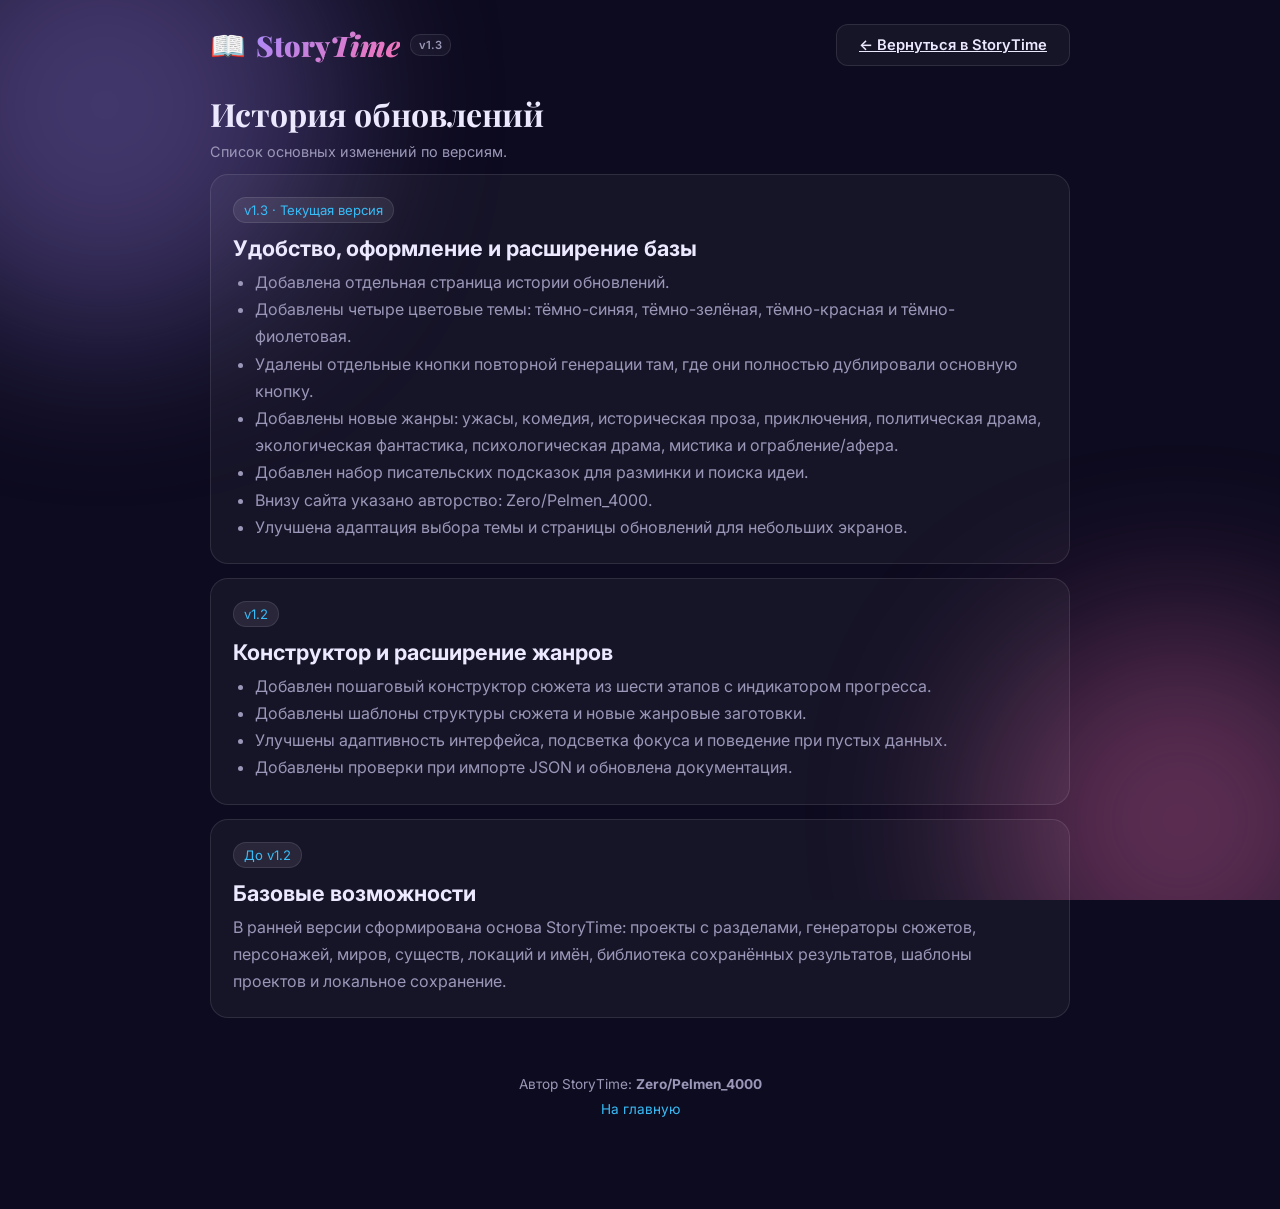
==== history.html @ 2d304f33 "Add files via upload" ====
<!DOCTYPE html>
<html lang="ru" data-theme="dark">
<head>
  <meta charset="UTF-8">
  <meta name="viewport" content="width=device-width, initial-scale=1.0">
  <meta name="description" content="История обновлений StoryTime — изменения, новые функции и улучшения.">
  <title>История обновлений — StoryTime</title>
  <link rel="stylesheet" href="style.css">
  <link href="https://fonts.googleapis.com/css2?family=Inter:wght@400;500;600;700;800&family=Playfair+Display:wght@700;900&display=swap" rel="stylesheet">
</head>
<body>
  <div class="bg-layer" aria-hidden="true"></div>
  <main class="history-page">
    <div class="history-top">
      <div class="logo"><span class="logo-icon">📖</span><h1>Story<span>Time</span></h1><span class="version">v1.3</span></div>
      <a class="btn ghost" href="index.html">← Вернуться в StoryTime</a>
    </div>
    <h1 style="font-family:'Playfair Display',serif;font-size:2rem;margin-bottom:8px">История обновлений</h1>
    <p class="history-note">Список основных изменений по версиям.</p>
    <article class="history-card">
      <span class="history-version">v1.3 · Текущая версия</span>
      <h2>Удобство, оформление и расширение базы</h2>
      <ul>
        <li>Добавлена отдельная страница истории обновлений.</li>
        <li>Добавлены четыре цветовые темы: тёмно-синяя, тёмно-зелёная, тёмно-красная и тёмно-фиолетовая.</li>
        <li>Удалены отдельные кнопки повторной генерации там, где они полностью дублировали основную кнопку.</li>
        <li>Добавлены новые жанры: ужасы, комедия, историческая проза, приключения, политическая драма, экологическая фантастика, психологическая драма, мистика и ограбление/афера.</li>
        <li>Добавлен набор писательских подсказок для разминки и поиска идеи.</li>
        <li>Внизу сайта указано авторство: Zero/Pelmen_4000.</li>
        <li>Улучшена адаптация выбора темы и страницы обновлений для небольших экранов.</li>
      </ul>
    </article>
    <article class="history-card">
      <span class="history-version">v1.2</span>
      <h2>Конструктор и расширение жанров</h2>
      <ul>
        <li>Добавлен пошаговый конструктор сюжета из шести этапов с индикатором прогресса.</li>
        <li>Добавлены шаблоны структуры сюжета и новые жанровые заготовки.</li>
        <li>Улучшены адаптивность интерфейса, подсветка фокуса и поведение при пустых данных.</li>
        <li>Добавлены проверки при импорте JSON и обновлена документация.</li>
      </ul>
    </article>
    <article class="history-card">
      <span class="history-version">До v1.2</span>
      <h2>Базовые возможности</h2>
      <p>В ранней версии сформирована основа StoryTime: проекты с разделами, генераторы сюжетов, персонажей, миров, существ, локаций и имён, библиотека сохранённых результатов, шаблоны проектов и локальное сохранение.</p>
    </article>
    <footer class="footer"><p>Автор StoryTime: <strong>Zero/Pelmen_4000</strong></p><p><a href="index.html">На главную</a></p></footer>
  </main>
  <script>
    (() => {
      const valid = ['light','beige','dark','navy','green','red','purple'];
      let theme = 'dark';
      try { const stored = localStorage.getItem('storytime-theme'); if (valid.includes(stored)) theme = stored; } catch (_) {}
      document.documentElement.dataset.theme = theme;
    })();
  </script>
</body>
</html>
---- style.css ----
* { margin: 0; padding: 0; box-sizing: border-box; }

/* ============ ТЕМЫ ============ */
:root, [data-theme="dark"] {
  --bg: #0d0b1f;
  --bg-2: #15132e;
  --bg-3: #1e1b3a;
  --card: rgba(255,255,255,0.04);
  --card-hover: rgba(255,255,255,0.08);
  --border: rgba(255,255,255,0.1);
  --text: #ece9ff;
  --muted: #9b97b8;
  --accent: #a78bfa;
  --accent-2: #f472b6;
  --accent-3: #38bdf8;
  --grad: linear-gradient(135deg, #a78bfa, #f472b6);
  --shadow: 0 8px 24px rgba(167,139,250,0.35);
  --orb-1: #a78bfa; --orb-2: #f472b6; --orb-3: #38bdf8;
  --orb-opacity: 0.35;
  --input-bg: #15132e;
  --success: #4ade80;
  --danger-text: #fda4af;
}


[data-theme="navy"] {
  --bg: #071426; --bg-2: #0b1e35; --bg-3: #12304f;
  --card: rgba(117,177,255,0.06); --card-hover: rgba(117,177,255,0.12);
  --border: rgba(147,197,253,0.16); --text: #e6f1ff; --muted: #91aac8;
  --accent: #60a5fa; --accent-2: #38bdf8; --accent-3: #a5d8ff;
  --grad: linear-gradient(135deg, #2563eb, #06b6d4); --shadow: 0 8px 24px rgba(37,99,235,0.28);
  --orb-1: #2563eb; --orb-2: #0891b2; --orb-3: #60a5fa; --orb-opacity: 0.22;
  --input-bg: #0b1e35; --success: #4ade80; --danger-text: #fda4af;
}
[data-theme="green"] {
  --bg: #07170f; --bg-2: #0c2418; --bg-3: #153a27;
  --card: rgba(110,231,183,0.05); --card-hover: rgba(110,231,183,0.11);
  --border: rgba(134,239,172,0.15); --text: #e5f8eb; --muted: #91b8a0;
  --accent: #4ade80; --accent-2: #34d399; --accent-3: #a7f3d0;
  --grad: linear-gradient(135deg, #16a34a, #0d9488); --shadow: 0 8px 24px rgba(22,163,74,0.25);
  --orb-1: #15803d; --orb-2: #0f766e; --orb-3: #4ade80; --orb-opacity: 0.2;
  --input-bg: #0c2418; --success: #86efac; --danger-text: #fda4af;
}
[data-theme="red"] {
  --bg: #1b090d; --bg-2: #2b1018; --bg-3: #451925;
  --card: rgba(251,113,133,0.05); --card-hover: rgba(251,113,133,0.11);
  --border: rgba(253,164,175,0.16); --text: #fff0f1; --muted: #c79aa3;
  --accent: #fb7185; --accent-2: #f43f5e; --accent-3: #fecdd3;
  --grad: linear-gradient(135deg, #be123c, #ea580c); --shadow: 0 8px 24px rgba(190,18,60,0.26);
  --orb-1: #be123c; --orb-2: #9f1239; --orb-3: #ea580c; --orb-opacity: 0.22;
  --input-bg: #2b1018; --success: #86efac; --danger-text: #fda4af;
}
[data-theme="purple"] {
  --bg: #13091f; --bg-2: #211033; --bg-3: #35194f;
  --card: rgba(216,180,254,0.05); --card-hover: rgba(216,180,254,0.11);
  --border: rgba(216,180,254,0.16); --text: #f6edff; --muted: #b6a0ca;
  --accent: #c084fc; --accent-2: #e879f9; --accent-3: #e9d5ff;
  --grad: linear-gradient(135deg, #9333ea, #c026d3); --shadow: 0 8px 24px rgba(147,51,234,0.28);
  --orb-1: #7e22ce; --orb-2: #a21caf; --orb-3: #c084fc; --orb-opacity: 0.24;
  --input-bg: #211033; --success: #86efac; --danger-text: #fda4af;
}

[data-theme="beige"] {
  --bg: #f5efe1;
  --bg-2: #efe7d3;
  --bg-3: #e8dcc0;
  --card: rgba(255,255,255,0.6);
  --card-hover: rgba(255,255,255,0.9);
  --border: rgba(139,109,66,0.2);
  --text: #3d2f1f;
  --muted: #8b6d42;
  --accent: #b45309;
  --accent-2: #92400e;
  --accent-3: #7c2d12;
  --grad: linear-gradient(135deg, #b45309, #92400e);
  --shadow: 0 8px 24px rgba(180,83,9,0.25);
  --orb-1: #fbbf24; --orb-2: #f59e0b; --orb-3: #d97706;
  --orb-opacity: 0.2;
  --input-bg: #fffaf0;
  --success: #16a34a;
  --danger-text: #be123c;
}

[data-theme="light"] {
  --bg: #f8fafc;
  --bg-2: #ffffff;
  --bg-3: #f1f5f9;
  --card: rgba(255,255,255,0.9);
  --card-hover: #ffffff;
  --border: rgba(0,0,0,0.08);
  --text: #0f172a;
  --muted: #64748b;
  --accent: #6366f1;
  --accent-2: #ec4899;
  --accent-3: #06b6d4;
  --grad: linear-gradient(135deg, #6366f1, #ec4899);
  --shadow: 0 8px 24px rgba(99,102,241,0.25);
  --orb-1: #a5b4fc; --orb-2: #f9a8d4; --orb-3: #67e8f9;
  --orb-opacity: 0.4;
  --input-bg: #ffffff;
  --success: #10b981;
  --danger-text: #e11d48;
}

body {
  font-family: 'Inter', system-ui, -apple-system, sans-serif;
  background: var(--bg);
  color: var(--text);
  min-height: 100vh;
  overflow-x: hidden;
  position: relative;
  transition: background 0.4s, color 0.4s;
  -webkit-font-smoothing: antialiased;
}

.bg-layer {
  position: fixed; inset: 0; z-index: 0;
  pointer-events: none; overflow: hidden;
}
.bg-layer::before, .bg-layer::after {
  content: ''; position: absolute; border-radius: 50%;
  filter: blur(90px); opacity: var(--orb-opacity);
  animation: float 20s ease-in-out infinite;
  will-change: transform;
}
.bg-layer::before {
  width: 450px; height: 450px; background: var(--orb-1);
  top: -120px; left: -120px;
}
.bg-layer::after {
  width: 400px; height: 400px; background: var(--orb-2);
  bottom: -120px; right: -100px;
  animation-delay: -10s;
}
@keyframes float {
  0%,100% { transform: translate(0,0) scale(1); }
  50% { transform: translate(50px,-40px) scale(1.15); }
}

/* ============ HEADER ============ */
.header {
  position: relative; z-index: 2;
  display: flex; justify-content: space-between; align-items: center;
  max-width: 1300px;
  margin: 0 auto;
  padding: 24px 20px 12px;
}
.logo { display: flex; align-items: center; gap: 10px; }
.logo-icon { font-size: 1.8rem; }
.logo h1 {
  font-family: 'Playfair Display', serif;
  font-size: 1.8rem;
  font-weight: 900;
  background: var(--grad);
  -webkit-background-clip: text;
  background-clip: text;
  -webkit-text-fill-color: transparent;
}
.logo h1 span { font-style: italic; }
.version {
  font-size: 0.7rem;
  padding: 3px 8px;
  border-radius: 10px;
  background: var(--card);
  border: 1px solid var(--border);
  color: var(--muted);
  font-weight: 600;
}

.theme-switch {
  display: flex; gap: 4px;
  background: var(--card);
  border: 1px solid var(--border);
  border-radius: 30px;
  padding: 4px;
}
.theme-btn {
  background: transparent; border: none;
  padding: 8px 12px;
  border-radius: 20px;
  cursor: pointer;
  font-size: 1rem;
  transition: all 0.25s;
}
.theme-btn:hover { background: var(--card-hover); }
.theme-btn.active {
  background: var(--grad);
  box-shadow: var(--shadow);
}

/* ============ TABS ============ */
.tabs {
  position: relative; z-index: 2;
  display: flex; flex-wrap: wrap; justify-content: center;
  gap: 8px; padding: 12px 20px 20px;
  max-width: 1300px;
  margin: 0 auto;
}
.tab {
  background: var(--card);
  border: 1px solid var(--border);
  color: var(--text);
  padding: 9px 18px;
  border-radius: 30px;
  cursor: pointer;
  font-size: 0.9rem;
  font-weight: 500;
  transition: all 0.25s;
  font-family: inherit;
  backdrop-filter: blur(10px);
}
.tab:hover { background: var(--card-hover); transform: translateY(-2px); }
.tab.active {
  background: var(--grad);
  border-color: transparent;
  color: #fff;
  box-shadow: var(--shadow);
}

/* ============ CONTAINER ============ */
.container {
  position: relative; z-index: 2;
  max-width: 1300px;
  margin: 0 auto;
  padding: 20px;
}

.panel { display: none; animation: fadeIn 0.35s ease; }
.panel.active { display: block; }

@keyframes fadeIn {
  from { opacity: 0; transform: translateY(8px); }
  to { opacity: 1; transform: translateY(0); }
}

.panel h2 {
  font-family: 'Playfair Display', serif;
  font-size: 1.9rem;
  margin-bottom: 6px;
}
.subtitle { color: var(--muted); margin-bottom: 20px; font-size: 0.95rem; }

/* ============ CONTROLS ============ */
.controls {
  display: flex; flex-wrap: wrap; gap: 12px;
  align-items: end; margin-bottom: 20px;
}
.controls label {
  display: flex; flex-direction: column;
  gap: 6px; font-size: 0.82rem; color: var(--muted);
}
select, .search-input, input[type="text"], textarea {
  background: var(--input-bg);
  border: 1px solid var(--border);
  color: var(--text);
  padding: 10px 14px;
  border-radius: 10px;
  font-family: inherit;
  font-size: 0.92rem;
  outline: none;
  transition: border 0.2s, background 0.2s;
}
select:focus, input:focus, textarea:focus { border-color: var(--accent); }
select { cursor: pointer; min-width: 140px; }

.btn {
  padding: 11px 22px;
  border-radius: 12px;
  border: none;
  font-family: inherit;
  font-size: 0.92rem;
  font-weight: 600;
  cursor: pointer;
  transition: all 0.25s;
}
.btn.small { padding: 7px 14px; font-size: 0.82rem; }
.btn.full { width: 100%; }
.btn.primary {
  background: var(--grad); color: #fff;
  box-shadow: var(--shadow);
}
.btn.primary:hover { transform: translateY(-2px); box-shadow: 0 12px 28px rgba(167,139,250,0.5); }
.btn.ghost {
  background: var(--card); color: var(--text);
  border: 1px solid var(--border);
}
.btn.ghost:hover { background: var(--card-hover); transform: translateY(-2px); }
.btn.danger {
  background: rgba(244,63,94,0.15);
  color: var(--danger-text);
  border: 1px solid rgba(244,63,94,0.3);
}
.btn.danger:hover { background: rgba(244,63,94,0.25); }

.icon-btn {
  background: transparent;
  border: 1px solid var(--border);
  color: var(--text);
  width: 28px; height: 28px;
  border-radius: 8px;
  cursor: pointer;
  font-size: 1rem;
  display: flex; align-items: center; justify-content: center;
  transition: all 0.2s;
}
.icon-btn:hover { background: var(--card-hover); border-color: var(--accent); }

/* ============ OUTPUT / CARDS ============ */
.output, .card {
  background: var(--card);
  border: 1px solid var(--border);
  border-radius: 18px;
  padding: 24px;
  min-height: 140px;
  margin-bottom: 16px;
  backdrop-filter: blur(10px);
  line-height: 1.7;
  font-size: 1rem;
  white-space: pre-wrap;
}

.card .row {
  display: flex; justify-content: space-between;
  gap: 20px;
  padding: 10px 0;
  border-bottom: 1px dashed var(--border);
}
.card .row:last-child { border-bottom: none; }
.card .row span:first-child { color: var(--muted); font-size: 0.88rem; flex-shrink: 0; }
.card .row span:last-child { font-weight: 500; text-align: right; }

.placeholder { color: var(--muted); font-style: italic; }

.row-actions { display: flex; gap: 10px; flex-wrap: wrap; }

/* ============ NAMES ============ */
.names-output {
  display: grid;
  grid-template-columns: repeat(auto-fill, minmax(200px, 1fr));
  gap: 12px;
  margin-bottom: 16px;
}
.name-card {
  background: var(--card);
  border: 1px solid var(--border);
  border-radius: 14px;
  padding: 16px;
  text-align: center;
  cursor: pointer;
  transition: all 0.25s;
  backdrop-filter: blur(10px);
}
.name-card:hover {
  background: var(--card-hover);
  transform: translateY(-3px);
  border-color: var(--accent);
}
.name-card .n {
  font-family: 'Playfair Display', serif;
  font-size: 1.15rem;
  font-weight: 700;
  background: var(--grad);
  -webkit-background-clip: text;
  background-clip: text;
  -webkit-text-fill-color: transparent;
  margin-bottom: 4px;
  word-break: break-word;
}
.name-card .tag { font-size: 0.72rem; color: var(--muted); }

/* ============ PROJECTS ============ */
.projects-layout {
  display: grid;
  grid-template-columns: 260px 1fr;
  gap: 20px;
  min-height: 600px;
}

.projects-sidebar {
  background: var(--card);
  border: 1px solid var(--border);
  border-radius: 18px;
  padding: 16px;
  backdrop-filter: blur(10px);
  display: flex; flex-direction: column;
  gap: 12px;
}
.project-list { display: flex; flex-direction: column; gap: 6px; overflow-y: auto; max-height: 540px; }
.project-item {
  padding: 10px 14px;
  border-radius: 10px;
  cursor: pointer;
  font-size: 0.9rem;
  transition: all 0.2s;
  border: 1px solid transparent;
  display: flex; align-items: center; justify-content: space-between;
  gap: 8px;
}
.project-item:hover { background: var(--card-hover); }
.project-item.active {
  background: var(--bg-3);
  border-color: var(--accent);
  color: var(--accent);
  font-weight: 600;
}
.project-item .pname { flex: 1; overflow: hidden; text-overflow: ellipsis; white-space: nowrap; }
.project-item .pdel {
  opacity: 0; color: var(--muted);
  background: transparent; border: none;
  cursor: pointer; font-size: 1rem;
  transition: all 0.2s;
}
.project-item:hover .pdel,
.project-item.active .pdel { opacity: 1; }
.project-item .pdel:hover { color: var(--danger-text); }

.editor-area {
  background: var(--card);
  border: 1px solid var(--border);
  border-radius: 18px;
  padding: 24px;
  backdrop-filter: blur(10px);
  display: flex; flex-direction: column;
  min-height: 600px;
}

.empty-state {
  display: flex; flex-direction: column;
  align-items: center; justify-content: center;
  flex: 1; text-align: center;
  color: var(--muted);
  gap: 8px;
}
.empty-icon { font-size: 3rem; opacity: 0.6; }
.empty-state h3 { color: var(--text); font-family: 'Playfair Display', serif; font-size: 1.4rem; }
.empty-state p { font-size: 0.92rem; max-width: 320px; }

.editor-content { display: flex; flex-direction: column; gap: 14px; flex: 1; min-height: 0; }
.editor-header {
  display: flex; justify-content: space-between; align-items: center; gap: 12px;
  flex-wrap: wrap;
}
.project-title-input {
  font-family: 'Playfair Display', serif;
  font-size: 1.5rem;
  font-weight: 700;
  background: transparent;
  border: none;
  color: var(--text);
  outline: none;
  flex: 1;
  min-width: 200px;
  padding: 6px 0;
  border-bottom: 2px solid transparent;
  transition: border 0.2s;
}
.project-title-input:focus { border-bottom-color: var(--accent); }
.editor-actions { display: flex; gap: 6px; }

.project-progress {
  display: flex; gap: 16px; flex-wrap: wrap;
  font-size: 0.82rem;
  color: var(--muted);
  padding: 8px 12px;
  background: var(--bg-2);
  border-radius: 10px;
}
.project-progress .pp-item { display: flex; gap: 6px; align-items: center; }
.project-progress .pp-item strong { color: var(--text); font-weight: 600; }

.editor-body {
  display: grid;
  grid-template-columns: 240px 1fr;
  gap: 16px;
  flex: 1;
  min-height: 0;
}

.chapter-tree {
  background: var(--bg-2);
  border-radius: 12px;
  padding: 12px;
  overflow-y: auto;
  max-height: 500px;
}
.tree-header {
  display: flex; justify-content: space-between; align-items: center;
  margin-bottom: 10px;
  font-size: 0.85rem;
  color: var(--muted);
  font-weight: 600;
  text-transform: uppercase;
  letter-spacing: 1px;
}
.tree-node {
  padding: 8px 10px;
  border-radius: 8px;
  cursor: pointer;
  font-size: 0.88rem;
  margin-bottom: 3px;
  display: flex; align-items: center; gap: 6px;
  transition: all 0.2s;
  border: 1px solid transparent;
}
.tree-node:hover { background: var(--card-hover); }
.tree-node.active {
  background: var(--bg-3);
  border-color: var(--accent);
  color: var(--accent);
}
.tree-node .icon { font-size: 0.9rem; }
.tree-node .nlabel { flex: 1; overflow: hidden; text-overflow: ellipsis; white-space: nowrap; }
.tree-node .ndel {
  opacity: 0; background: transparent; border: none;
  color: var(--muted); cursor: pointer; font-size: 0.9rem;
}
.tree-node:hover .ndel,
.tree-node.active .ndel { opacity: 1; }
.tree-node .ndel:hover { color: var(--danger-text); }

.editor-pane {
  display: flex; flex-direction: column; gap: 10px;
  min-height: 0;
}
.node-topbar {
  display: flex; align-items: center; gap: 10px;
  border-bottom: 1px solid var(--border);
  padding-bottom: 6px;
}
.node-icon-display {
  font-size: 1.3rem;
  width: 34px; height: 34px;
  display: flex; align-items: center; justify-content: center;
  background: var(--bg-2);
  border-radius: 8px;
  flex-shrink: 0;
}
.node-title-input {
  background: transparent;
  border: none;
  color: var(--text);
  font-size: 1.1rem;
  font-weight: 600;
  padding: 6px 0;
  outline: none;
  flex: 1;
}
.node-meta {
  font-size: 0.78rem;
  color: var(--muted);
  min-height: 1em;
}
.node-content {
  flex: 1;
  min-height: 300px;
  background: var(--bg-2);
  border: 1px solid var(--border);
  border-radius: 12px;
  padding: 16px;
  color: var(--text);
  font-family: 'Cormorant Garamond', Georgia, serif;
  font-size: 1.08rem;
  line-height: 1.75;
  outline: none;
  resize: vertical;
  transition: border 0.2s;
}
.node-footer {
  display: flex; justify-content: flex-end; gap: 16px;
  font-size: 0.78rem;
  color: var(--muted);
  align-items: center;
}
.save-status { transition: color 0.3s; }
.save-status.saving { color: var(--muted); }
.save-status.saved { color: var(--success); }

/* ============ PLOT BUILDER ============ */
.plotbuilder-wrap {
  display: grid;
  grid-template-columns: 1fr 320px;
  gap: 24px;
}
.plotbuilder-form { display: flex; flex-direction: column; gap: 16px; }

.pb-step {
  background: var(--card);
  border: 1px solid var(--border);
  border-radius: 16px;
  padding: 18px;
  backdrop-filter: blur(10px);
  transition: border 0.3s;
}
.pb-step.filled { border-color: var(--accent); }
.pb-step-header {
  display: flex; align-items: center; gap: 12px;
  margin-bottom: 6px;
}
.pb-num {
  width: 32px; height: 32px;
  border-radius: 50%;
  background: var(--grad);
  color: #fff;
  display: flex; align-items: center; justify-content: center;
  font-weight: 700;
  font-size: 0.9rem;
  flex-shrink: 0;
}
.pb-step h3 {
  font-family: 'Playfair Display', serif;
  font-size: 1.15rem;
}
.pb-hint {
  font-size: 0.82rem;
  color: var(--muted);
  margin-bottom: 10px;
}
.pb-step textarea {
  width: 100%;
  min-height: 90px;
  resize: vertical;
  font-family: inherit;
  font-size: 0.92rem;
  margin-bottom: 8px;
}
.pb-actions {
  display: flex; gap: 10px; flex-wrap: wrap;
  margin-top: 4px;
}

.plotbuilder-aside {
  display: flex; flex-direction: column; gap: 16px;
  background: var(--card);
  border: 1px solid var(--border);
  border-radius: 18px;
  padding: 18px;
  backdrop-filter: blur(10px);
  height: fit-content;
  position: sticky;
  top: 20px;
}
.plotbuilder-aside h3 {
  font-family: 'Playfair Display', serif;
  font-size: 1rem;
  margin-bottom: 4px;
}
.pb-progress { display: flex; flex-direction: column; gap: 6px; }
.pb-progress-bar {
  height: 8px; background: var(--bg-3);
  border-radius: 4px; overflow: hidden;
}
.pb-progress-fill {
  height: 100%;
  background: var(--grad);
  width: 0;
  transition: width 0.4s ease;
}
.pb-progress-text { font-size: 0.82rem; color: var(--muted); }

.pb-diagram {
  position: relative;
  height: 100px;
  background: var(--bg-2);
  border-radius: 12px;
  padding: 8px;
}
.pb-line {
  position: absolute;
  inset: 20px 8px 20px 8px;
  border-bottom: 2px dashed var(--border);
  border-radius: 0 0 100% 40%/0 0 60% 60%;
  pointer-events: none;
}
.pb-point {
  position: absolute;
  width: 22px; height: 22px;
  border-radius: 50%;
  background: var(--grad);
  display: flex; align-items: center; justify-content: center;
  color: #fff; font-size: 0.7rem; font-weight: 700;
  transform: translate(-50%, 50%);
  transition: transform 0.3s;
}
.pb-point:hover { transform: translate(-50%, 50%) scale(1.2); }
.pb-caption { font-size: 0.75rem; color: var(--muted); text-align: center; }

.pb-templates {
  display: flex; flex-direction: column; gap: 6px;
}

/* ============ SAVED ============ */
.saved-list { display: flex; flex-direction: column; gap: 12px; }
.saved-item {
  background: var(--card);
  border: 1px solid var(--border);
  border-radius: 14px;
  padding: 16px 20px;
  position: relative;
  animation: fadeIn 0.3s;
}
.saved-item .type {
  display: inline-block;
  font-size: 0.68rem;
  text-transform: uppercase;
  letter-spacing: 1px;
  color: var(--accent-3);
  margin-bottom: 6px;
  font-weight: 600;
}
.saved-item .content { font-size: 0.94rem; line-height: 1.6; }
.saved-item .del {
  position: absolute; top: 12px; right: 12px;
  background: transparent; border: none;
  color: var(--muted); cursor: pointer;
  font-size: 1.1rem; transition: color 0.2s;
}
.saved-item .del:hover { color: var(--danger-text); }
.search-input { flex: 1; min-width: 180px; }

/* ============ FOOTER ============ */
.footer {
  position: relative; z-index: 2;
  text-align: center;
  padding: 40px 20px;
  color: var(--muted);
  font-size: 0.85rem;
}
.footer a { color: var(--accent); text-decoration: none; }

/* ============ TOAST ============ */
.toast {
  position: fixed;
  bottom: 30px; left: 50%;
  transform: translateX(-50%) translateY(100px);
  background: var(--grad);
  color: #fff;
  padding: 14px 28px;
  border-radius: 30px;
  font-weight: 600;
  box-shadow: var(--shadow);
  opacity: 0;
  transition: all 0.35s cubic-bezier(0.34,1.56,0.64,1);
  z-index: 100;
  pointer-events: none;
  font-size: 0.92rem;
}
.toast.show { opacity: 1; transform: translateX(-50%) translateY(0); }

/* ============ MODAL ============ */
.modal {
  display: none;
  position: fixed; inset: 0;
  background: rgba(0,0,0,0.5);
  backdrop-filter: blur(4px);
  z-index: 200;
  align-items: center; justify-content: center;
  padding: 20px;
}
.modal.show { display: flex; }
.modal-content {
  background: var(--bg-2);
  border: 1px solid var(--border);
  border-radius: 18px;
  padding: 24px;
  max-width: 440px;
  width: 100%;
  box-shadow: 0 20px 60px rgba(0,0,0,0.4);
  animation: fadeIn 0.25s;
}
.modal-content h3 {
  font-family: 'Playfair Display', serif;
  margin-bottom: 12px;
  font-size: 1.3rem;
}
.modal-content input, .modal-content select, .modal-content textarea {
  width: 100%;
  margin-bottom: 12px;
}
.modal-actions {
  display: flex; justify-content: flex-end; gap: 8px;
  margin-top: 8px;
}

/* ============ RESPONSIVE ============ */
@media (max-width: 1000px) {
  .plotbuilder-wrap { grid-template-columns: 1fr; }
  .plotbuilder-aside { position: static; }
}
@media (max-width: 860px) {
  .projects-layout { grid-template-columns: 1fr; }
  .editor-body { grid-template-columns: 1fr; }
  .chapter-tree { max-height: 200px; }
  .theme-btn { padding: 6px 10px; }
  .logo h1 { font-size: 1.4rem; }
  .header { padding: 16px 16px 8px; }
}
@media (max-width: 600px) {
  .controls { flex-direction: column; align-items: stretch; }
  .controls label, .controls button, .controls input { width: 100%; }
  .tab { padding: 8px 12px; font-size: 0.82rem; }
  .container { padding: 12px; }
  .panel h2 { font-size: 1.5rem; }
}
/* ============ v1.2 — дополнения ============ */

.panel-head {
  display: flex; justify-content: space-between; align-items: flex-start;
  gap: 16px; flex-wrap: wrap; margin-bottom: 8px;
}
.panel-head .subtitle { margin-bottom: 0; }

/* Кнопка помощи в шапке */
.header-right { display: flex; align-items: center; gap: 8px; }

/* Sidebar в проектах */
.projects-sidebar .btn + .btn { margin-top: 6px; }

/* Пустое состояние — быстрые шаблоны */
.empty-actions {
  display: flex; flex-wrap: wrap; gap: 8px; justify-content: center;
  margin-top: 16px;
}

/* Действия в дереве */
.tree-actions { display: flex; gap: 4px; }

/* Селектор типа узла */
.node-type-select {
  background: var(--bg-2);
  border: 1px solid var(--border);
  color: var(--text);
  padding: 6px 10px;
  border-radius: 8px;
  font-size: 0.82rem;
  cursor: pointer;
  outline: none;
  min-width: 120px;
}
.node-type-select:focus { border-color: var(--accent); }

/* Дерево — вложенность */
.tree-node[data-depth="1"] { margin-left: 18px; }
.tree-node[data-depth="2"] { margin-left: 36px; }
.tree-node[data-depth="3"] { margin-left: 54px; }
.tree-node .icon {
  font-size: 0.95rem;
  width: 22px;
  text-align: center;
  flex-shrink: 0;
}

/* Help-панель */
.help-panel {
  position: fixed;
  top: 0; right: 0;
  height: 100vh;
  width: 340px;
  max-width: 90vw;
  background: var(--bg-2);
  border-left: 1px solid var(--border);
  transform: translateX(105%);
  transition: transform 0.35s cubic-bezier(0.4,0,0.2,1);
  z-index: 150;
  padding: 24px;
  overflow-y: auto;
  box-shadow: -20px 0 60px rgba(0,0,0,0.4);
}
.help-panel.show { transform: translateX(0); }
.help-panel h3 {
  font-family: 'Playfair Display', serif;
  margin-bottom: 12px;
  font-size: 1.3rem;
}
.help-panel p { line-height: 1.7; color: var(--text); font-size: 0.95rem; }
.help-close {
  position: absolute; top: 16px; right: 16px;
  background: transparent; border: none;
  font-size: 1.2rem; cursor: pointer; color: var(--muted);
}
.help-close:hover { color: var(--text); }

/* Onboarding */
.onboarding { max-width: 520px; }
.onboarding p { margin-bottom: 16px; line-height: 1.6; }
.onboarding-list {
  list-style: none; padding: 0; margin: 0 0 20px 0;
  display: flex; flex-direction: column; gap: 10px;
}
.onboarding-list li {
  padding: 10px 14px;
  background: var(--card);
  border: 1px solid var(--border);
  border-radius: 10px;
  font-size: 0.92rem;
}

/* Кнопка-подсказка */
[data-help] {
  font-size: 0.82rem;
  padding: 6px 12px;
}

/* ============ v1.2 — редакторские улучшения ============ */
.progress-wrap { margin: 0 0 22px; padding: 14px 16px; border: 1px solid var(--border); border-radius: 14px; background: var(--card); }
.progress-track { height: 8px; background: var(--bg-3); border-radius: 20px; overflow: hidden; margin-bottom: 8px; }
#pb-progress-fill { height: 100%; width: 0; background: var(--grad); border-radius: inherit; transition: width .25s ease; }
#pb-progress-text { color: var(--muted); }
.pb-grid { display: grid; grid-template-columns: repeat(2, minmax(0, 1fr)); gap: 14px; margin-bottom: 18px; }
.pb-step { padding: 16px; background: var(--card); border: 1px solid var(--border); border-radius: 16px; transition: border-color .2s, background .2s; }
.pb-step.filled { border-color: var(--accent); }
.pb-step label { display: flex; justify-content: space-between; align-items: center; gap: 8px; flex-wrap: wrap; font-weight: 700; margin-bottom: 10px; }
.pb-step textarea { width: 100%; min-height: 125px; resize: vertical; line-height: 1.6; }
.template-row { margin-top: 14px; align-items: center; }
.template-row > span { color: var(--muted); font-size: .9rem; }
#saved-list { display: grid; gap: 12px; }
.saved-item { overflow-wrap: anywhere; }
button:focus-visible, input:focus-visible, select:focus-visible, textarea:focus-visible { outline: 2px solid var(--accent-3); outline-offset: 2px; }
button:disabled { opacity: .55; cursor: not-allowed; transform: none !important; }
@media (max-width: 760px) {
  .pb-grid { grid-template-columns: 1fr; }
  .projects-layout { grid-template-columns: 1fr; }
  .header { flex-wrap: wrap; gap: 12px; }
  .header-right { flex-wrap: wrap; }
  .theme-switch { flex-wrap: wrap; border-radius: 16px; }
  .theme-btn { padding: 7px 9px; }
  .container { padding: 12px; }
  .panel h2 { font-size: 1.55rem; }
  .controls label { width: 100%; }
  .controls select, .controls input { width: 100%; }
  .row-actions .btn { flex: 1 1 auto; }
}
@media (prefers-reduced-motion: reduce) {
  *, *::before, *::after { animation-duration: .01ms !important; animation-iteration-count: 1 !important; scroll-behavior: auto !important; transition-duration: .01ms !important; }
}

/* v1.3: footer, theme picker and history page */
.footer { line-height: 1.8; }
.footer a { color: var(--accent-3); text-decoration: none; }
.footer a:hover { text-decoration: underline; }
.theme-switch { max-width: min(100%, 430px); flex-wrap: wrap; }
.theme-btn { min-width: 34px; }
.history-page { max-width: 900px; margin: 0 auto; padding: 24px 20px 48px; position: relative; z-index: 2; }
.history-top { display:flex; justify-content:space-between; align-items:center; gap:16px; margin-bottom:26px; flex-wrap:wrap; }
.history-card { background:var(--card); border:1px solid var(--border); border-radius:18px; padding:22px; margin:14px 0; }
.history-card h2 { font-size:1.35rem; margin-bottom:8px; }
.history-card p, .history-card li { color:var(--muted); line-height:1.7; }
.history-card ul { padding-left:22px; margin-top:8px; }
.history-version { display:inline-block; border:1px solid var(--border); background:var(--card-hover); color:var(--accent-3); border-radius:999px; padding:4px 10px; font-size:.82rem; margin-bottom:12px; }
.history-note { color:var(--muted); font-size:.9rem; }

.writing-prompt-card { display:flex; justify-content:space-between; align-items:center; gap:18px; margin-top:22px; padding:20px; background:var(--card); border:1px solid var(--border); border-radius:16px; }
.writing-prompt-card h3 { font-size:1.05rem; margin-bottom:7px; }
.writing-prompt-card p { color:var(--muted); line-height:1.65; }
@media (max-width:600px) { .writing-prompt-card { align-items:stretch; flex-direction:column; } }
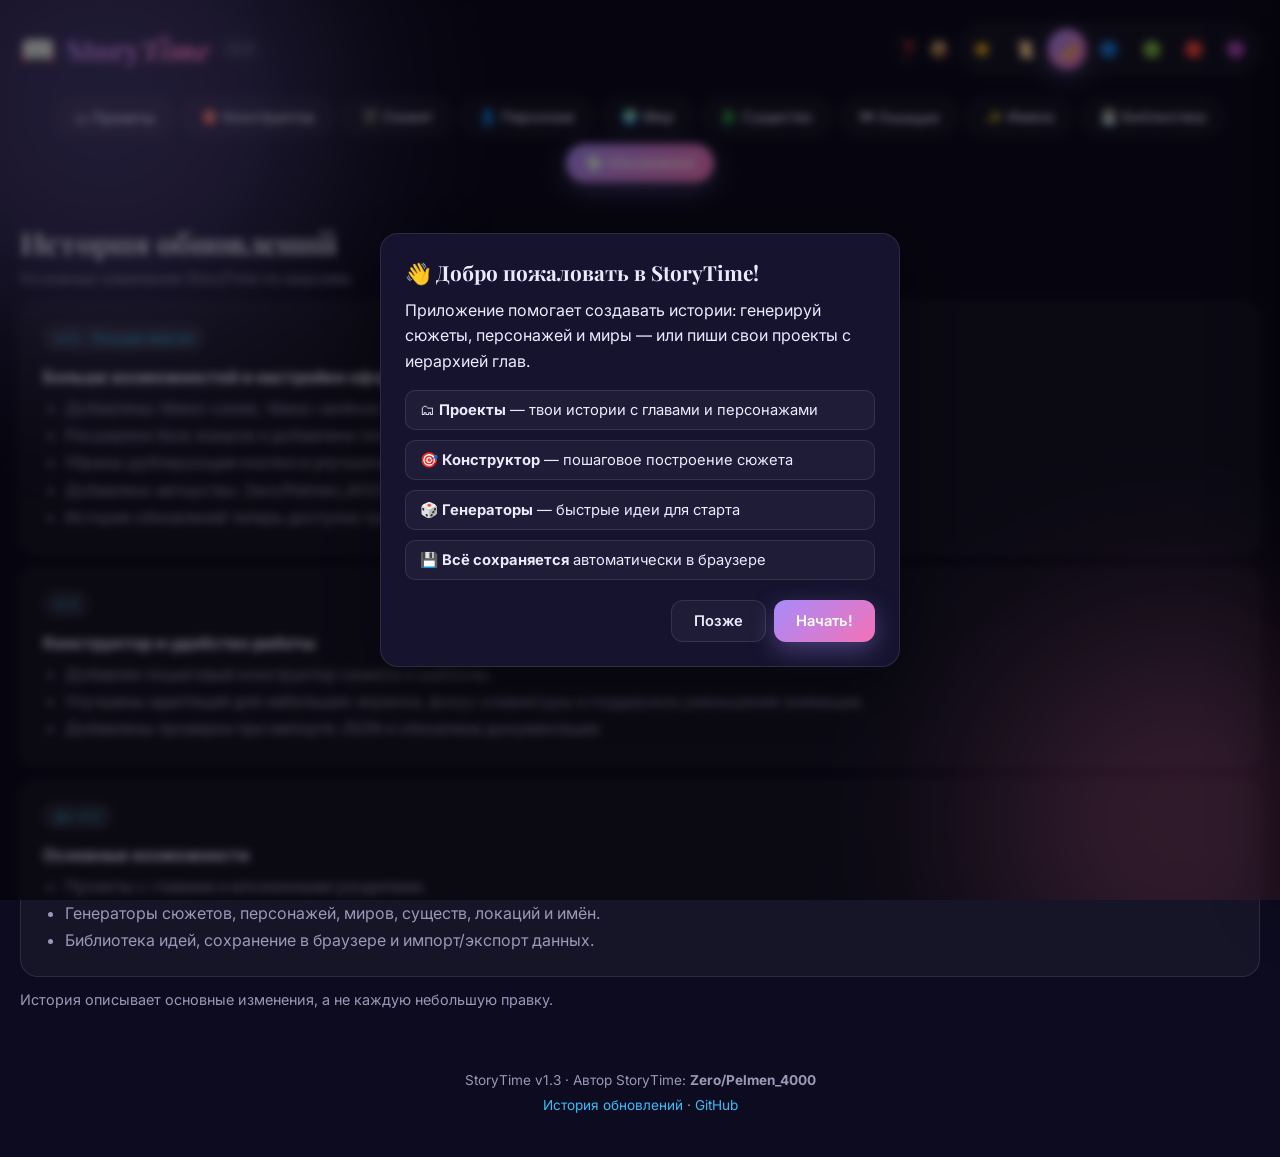
==== commit 4ed5da92: "Add files via upload" ====
--- a/history.html
+++ b/history.html
@@ -1,59 +1,13 @@
 <!DOCTYPE html>
-<html lang="ru" data-theme="dark">
+<html lang="ru">
 <head>
   <meta charset="UTF-8">
   <meta name="viewport" content="width=device-width, initial-scale=1.0">
-  <meta name="description" content="История обновлений StoryTime — изменения, новые функции и улучшения.">
+  <meta http-equiv="refresh" content="0; url=index.html#updates">
   <title>История обновлений — StoryTime</title>
-  <link rel="stylesheet" href="style.css">
-  <link href="https://fonts.googleapis.com/css2?family=Inter:wght@400;500;600;700;800&family=Playfair+Display:wght@700;900&display=swap" rel="stylesheet">
 </head>
 <body>
-  <div class="bg-layer" aria-hidden="true"></div>
-  <main class="history-page">
-    <div class="history-top">
-      <div class="logo"><span class="logo-icon">📖</span><h1>Story<span>Time</span></h1><span class="version">v1.3</span></div>
-      <a class="btn ghost" href="index.html">← Вернуться в StoryTime</a>
-    </div>
-    <h1 style="font-family:'Playfair Display',serif;font-size:2rem;margin-bottom:8px">История обновлений</h1>
-    <p class="history-note">Список основных изменений по версиям.</p>
-    <article class="history-card">
-      <span class="history-version">v1.3 · Текущая версия</span>
-      <h2>Удобство, оформление и расширение базы</h2>
-      <ul>
-        <li>Добавлена отдельная страница истории обновлений.</li>
-        <li>Добавлены четыре цветовые темы: тёмно-синяя, тёмно-зелёная, тёмно-красная и тёмно-фиолетовая.</li>
-        <li>Удалены отдельные кнопки повторной генерации там, где они полностью дублировали основную кнопку.</li>
-        <li>Добавлены новые жанры: ужасы, комедия, историческая проза, приключения, политическая драма, экологическая фантастика, психологическая драма, мистика и ограбление/афера.</li>
-        <li>Добавлен набор писательских подсказок для разминки и поиска идеи.</li>
-        <li>Внизу сайта указано авторство: Zero/Pelmen_4000.</li>
-        <li>Улучшена адаптация выбора темы и страницы обновлений для небольших экранов.</li>
-      </ul>
-    </article>
-    <article class="history-card">
-      <span class="history-version">v1.2</span>
-      <h2>Конструктор и расширение жанров</h2>
-      <ul>
-        <li>Добавлен пошаговый конструктор сюжета из шести этапов с индикатором прогресса.</li>
-        <li>Добавлены шаблоны структуры сюжета и новые жанровые заготовки.</li>
-        <li>Улучшены адаптивность интерфейса, подсветка фокуса и поведение при пустых данных.</li>
-        <li>Добавлены проверки при импорте JSON и обновлена документация.</li>
-      </ul>
-    </article>
-    <article class="history-card">
-      <span class="history-version">До v1.2</span>
-      <h2>Базовые возможности</h2>
-      <p>В ранней версии сформирована основа StoryTime: проекты с разделами, генераторы сюжетов, персонажей, миров, существ, локаций и имён, библиотека сохранённых результатов, шаблоны проектов и локальное сохранение.</p>
-    </article>
-    <footer class="footer"><p>Автор StoryTime: <strong>Zero/Pelmen_4000</strong></p><p><a href="index.html">На главную</a></p></footer>
-  </main>
-  <script>
-    (() => {
-      const valid = ['light','beige','dark','navy','green','red','purple'];
-      let theme = 'dark';
-      try { const stored = localStorage.getItem('storytime-theme'); if (valid.includes(stored)) theme = stored; } catch (_) {}
-      document.documentElement.dataset.theme = theme;
-    })();
-  </script>
+  <p>История обновлений перенесена в основной сайт. <a href="index.html#updates">Открыть историю обновлений</a>.</p>
+  <script>location.replace('index.html#updates');</script>
 </body>
-</html>+</html>
